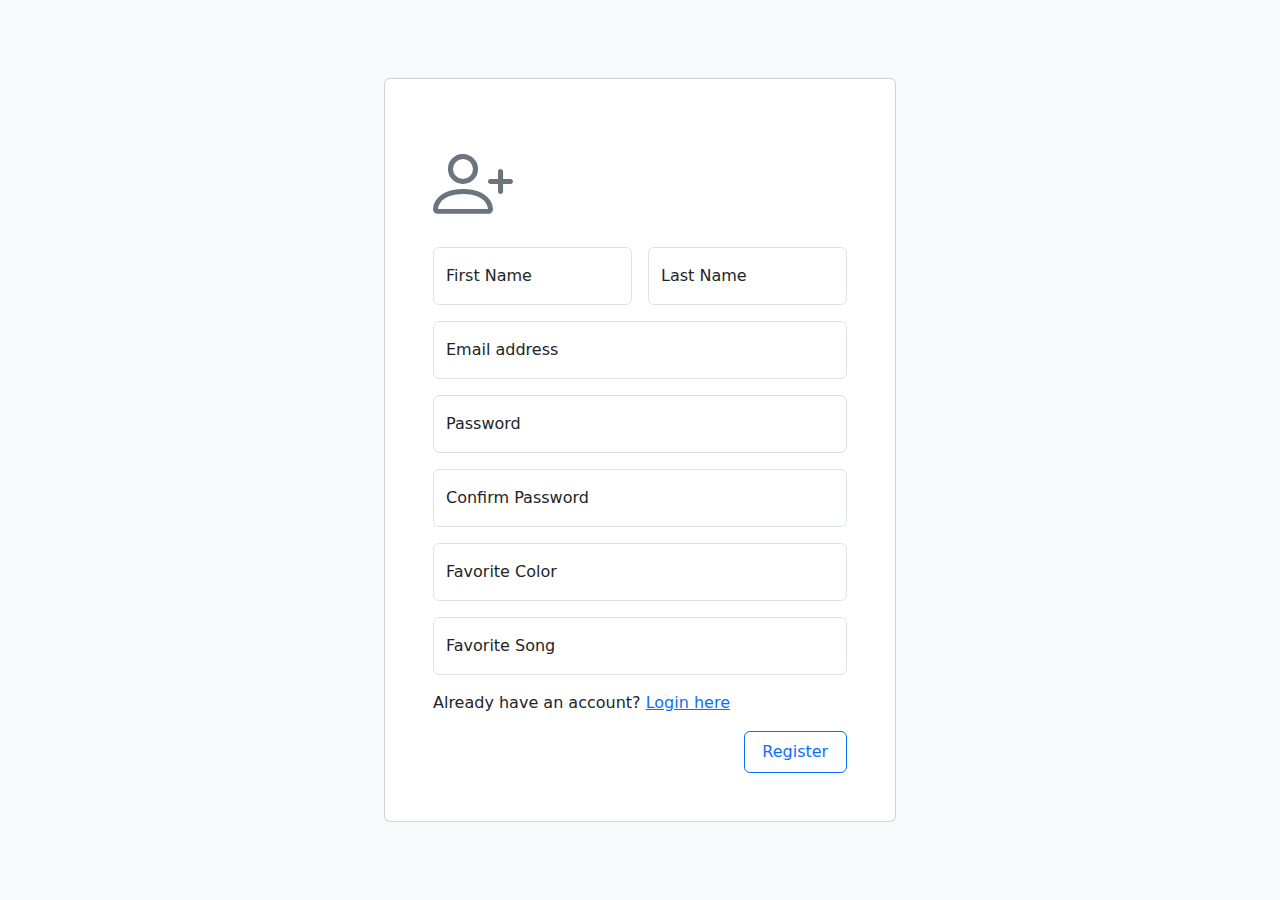
==== html/register.html @ df486104 "feat: adding register.html and styles for register icon" ====
<!DOCTYPE html>
<html lang="en">
  <head>
    <meta charset="utf-8" />
    <meta
      name="viewport"
      content="width=device-width, initial-scale=1"
    />
    <title>Register</title>
    <link
      href="https://cdn.jsdelivr.net/npm/bootstrap@5.3.3/dist/css/bootstrap.min.css"
      rel="stylesheet"
      integrity="sha384-QWTKZyjpPEjISv5WaRU9OFeRpok6YctnYmDr5pNlyT2bRjXh0JMhjY6hW+ALEwIH"
      crossorigin="anonymous"
    />
    <link
      rel="stylesheet"
      href="https://cdn.jsdelivr.net/npm/bootstrap-icons@1.11.3/font/bootstrap-icons.min.css"
    />
    <link
      href="../css/styles.css"
      rel="stylesheet"
    />
  </head>
  <body class="d-flex align-items-center py-4 bg-body-tertiary">
    <main class="w-100 m-auto d-flex justify-content-center">
      <div
        class="card"
        style="width: 40%; padding: 2rem"
      >
        <div class="card-body">
          <form
            id="registerForm"
            class="needs-validation"
            novalidate
          >
            <i class="bi bi-person-plus register-icon"></i>
            <div class="row g-3">
              <div class="col-md-6">
                <div class="form-floating mb-3">
                  <input
                    type="text"
                    class="form-control"
                    id="firstName"
                    placeholder="First Name"
                    required
                    maxlength="50"
                  />
                  <label for="firstName">First Name</label>
                  <div class="invalid-feedback">
                    Please enter your first name (max 50 characters).
                  </div>
                </div>
              </div>
              <div class="col-md-6">
                <div class="form-floating mb-3">
                  <input
                    type="text"
                    class="form-control"
                    id="lastName"
                    placeholder="Last Name"
                    required
                    maxlength="50"
                  />
                  <label for="lastName">Last Name</label>
                  <div class="invalid-feedback">
                    Please enter your last name (max 50 characters).
                  </div>
                </div>
              </div>
            </div>
            <div class="form-floating mb-3">
              <input
                type="email"
                class="form-control"
                id="email"
                placeholder="name@example.com"
                required
              />
              <label for="email">Email address</label>
              <div class="invalid-feedback">
                Please enter a valid email address.
              </div>
            </div>
            <div class="form-floating mb-3">
              <input
                type="password"
                class="form-control"
                id="password"
                placeholder="Password"
                required
              />
              <label for="password">Password</label>
              <div class="invalid-feedback">
                Password must be at least 8 characters long, contain at least
                one uppercase letter, one lowercase letter, and one number.
              </div>
            </div>
            <div class="form-floating mb-3">
              <input
                type="password"
                class="form-control"
                id="confirmPassword"
                placeholder="Confirm Password"
                required
              />
              <label for="confirmPassword">Confirm Password</label>
              <div class="invalid-feedback">Passwords do not match.</div>
            </div>
            <div class="form-floating mb-3">
              <input
                type="text"
                class="form-control"
                id="favoriteColor"
                placeholder="Favorite Color"
                required
                maxlength="100"
              />
              <label for="favoriteColor">Favorite Color</label>
              <div class="invalid-feedback">
                Please enter your favorite color (max 100 characters).
              </div>
            </div>
            <div class="form-floating mb-3">
              <input
                type="text"
                class="form-control"
                id="favoriteSong"
                placeholder="Favorite Song"
                required
                maxlength="100"
              />
              <label for="favoriteSong">Favorite Song</label>
              <div class="invalid-feedback">
                Please enter your favorite song (max 100 characters).
              </div>
            </div>
            <div id="registerError"></div>
            <p class="my-3">
              Already have an account?
              <a href="../index.html">Login here</a>
            </p>
            <div class="d-grid gap-2 d-md-flex justify-content-md-end">
              <button
                class="btn btn-outline-primary w-25 py-2"
                type="submit"
              >
                Register
              </button>
            </div>
          </form>
        </div>
      </div>
    </main>
    <script
      src="https://cdn.jsdelivr.net/npm/bootstrap@5.3.3/dist/js/bootstrap.bundle.min.js"
      integrity="sha384-YvpcrYf0tY3lHB60NNkmXc5s9fDVZLESaAA55NDzOxhy9GkcIdslK1eN7N6jIeHz"
      crossorigin="anonymous"
    ></script>
    <script src="../js/register.js"></script>
  </body>
</html>
---- css/styles.css ----
html,
body {
  height: 100%;
}

.login-icon {
  font-size: 5rem;
  color: #6c757d;
}

.register-icon {
  font-size: 5rem;
  color: #6c757d;
}
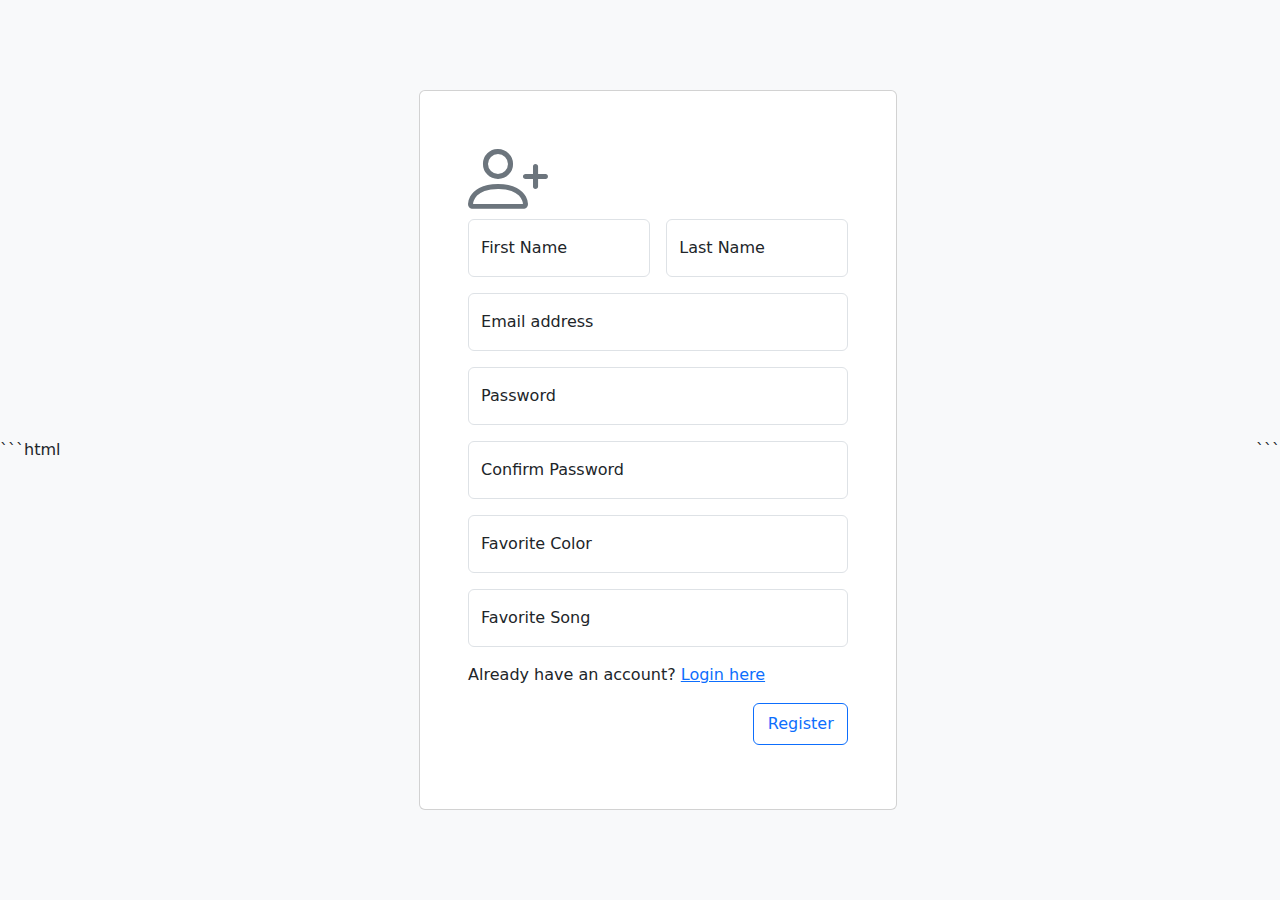
==== commit 3ecda2b1: "feat: adding comments to file" ====
--- a/html/register.html
+++ b/html/register.html
@@ -1,22 +1,29 @@
+```html
 <!DOCTYPE html>
 <html lang="en">
   <head>
+    <!-- Character encoding for the document -->
     <meta charset="utf-8" />
+    <!-- Viewport settings to ensure proper scaling on mobile devices -->
     <meta
       name="viewport"
       content="width=device-width, initial-scale=1"
     />
+    <!-- Title of the document -->
     <title>Register</title>
+    <!-- Bootstrap CSS for styling -->
     <link
       href="https://cdn.jsdelivr.net/npm/bootstrap@5.3.3/dist/css/bootstrap.min.css"
       rel="stylesheet"
       integrity="sha384-QWTKZyjpPEjISv5WaRU9OFeRpok6YctnYmDr5pNlyT2bRjXh0JMhjY6hW+ALEwIH"
       crossorigin="anonymous"
     />
+    <!-- Bootstrap Icons for icons used in the document -->
     <link
       rel="stylesheet"
       href="https://cdn.jsdelivr.net/npm/bootstrap-icons@1.11.3/font/bootstrap-icons.min.css"
     />
+    <!-- Custom stylesheet for additional styling -->
     <link
       href="../css/styles.css"
       rel="stylesheet"
@@ -24,18 +31,23 @@
   </head>
   <body class="d-flex align-items-center py-4 bg-body-tertiary">
     <main class="w-100 m-auto d-flex justify-content-center">
+      <!-- Card element to contain the registration form -->
       <div
         class="card"
         style="width: 40%; padding: 2rem"
       >
         <div class="card-body">
+          <!-- Registration form -->
           <form
             id="registerForm"
             class="needs-validation"
             novalidate
           >
+            <!-- User icon at the top of the form -->
             <i class="bi bi-person-plus register-icon"></i>
+            <!-- Row for first and last name input fields -->
             <div class="row g-3">
+              <!-- First name input field with floating label -->
               <div class="col-md-6">
                 <div class="form-floating mb-3">
                   <input
@@ -52,6 +64,7 @@
                   </div>
                 </div>
               </div>
+              <!-- Last name input field with floating label -->
               <div class="col-md-6">
                 <div class="form-floating mb-3">
                   <input
@@ -69,6 +82,7 @@
                 </div>
               </div>
             </div>
+            <!-- Email input field with floating label -->
             <div class="form-floating mb-3">
               <input
                 type="email"
@@ -82,6 +96,7 @@
                 Please enter a valid email address.
               </div>
             </div>
+            <!-- Password input field with floating label -->
             <div class="form-floating mb-3">
               <input
                 type="password"
@@ -96,6 +111,7 @@
                 one uppercase letter, one lowercase letter, and one number.
               </div>
             </div>
+            <!-- Confirm password input field with floating label -->
             <div class="form-floating mb-3">
               <input
                 type="password"
@@ -107,6 +123,7 @@
               <label for="confirmPassword">Confirm Password</label>
               <div class="invalid-feedback">Passwords do not match.</div>
             </div>
+            <!-- Favorite color input field with floating label -->
             <div class="form-floating mb-3">
               <input
                 type="text"
@@ -121,6 +138,7 @@
                 Please enter your favorite color (max 100 characters).
               </div>
             </div>
+            <!-- Favorite song input field with floating label -->
             <div class="form-floating mb-3">
               <input
                 type="text"
@@ -135,11 +153,14 @@
                 Please enter your favorite song (max 100 characters).
               </div>
             </div>
+            <!-- Element to display registration error messages -->
             <div id="registerError"></div>
+            <!-- Link to the login page -->
             <p class="my-3">
               Already have an account?
               <a href="../index.html">Login here</a>
             </p>
+            <!-- Submit button for the form -->
             <div class="d-grid gap-2 d-md-flex justify-content-md-end">
               <button
                 class="btn btn-outline-primary w-25 py-2"
@@ -152,11 +173,14 @@
         </div>
       </div>
     </main>
+    <!-- Bootstrap Bundle JS for Bootstrap components functionality -->
     <script
       src="https://cdn.jsdelivr.net/npm/bootstrap@5.3.3/dist/js/bootstrap.bundle.min.js"
       integrity="sha384-YvpcrYf0tY3lHB60NNkmXc5s9fDVZLESaAA55NDzOxhy9GkcIdslK1eN7N6jIeHz"
       crossorigin="anonymous"
     ></script>
+    <!-- Custom JavaScript for form handling -->
     <script src="../js/register.js"></script>
   </body>
 </html>
+```
--- a/css/styles.css
+++ b/css/styles.css
@@ -1,14 +1,79 @@
+/**
+ * Stylesheet for User Interface
+ * 
+ * References:
+ * - CSS Height Property: https://developer.mozilla.org/en-US/docs/Web/CSS/height
+ * - CSS Font-size Property: https://developer.mozilla.org/en-US/docs/Web/CSS/font-size
+ * - CSS Color Property: https://developer.mozilla.org/en-US/docs/Web/CSS/color
+ * - CSS Background-color Property: https://developer.mozilla.org/en-US/docs/Web/CSS/background-color
+ * - CSS Flexbox: https://developer.mozilla.org/en-US/docs/Web/CSS/CSS_Flexible_Box_Layout/Basic_Concepts_of_Flexbox
+ * - CSS Transition Property: https://developer.mozilla.org/en-US/docs/Web/CSS/transition
+ * - CSS Transform Property: https://developer.mozilla.org/en-US/docs/Web/CSS/transform
+ */
+
+/* Ensure html and body elements take full height */
 html,
 body {
   height: 100%;
 }
 
+/* Styling for login icon */
 .login-icon {
-  font-size: 5rem;
-  color: #6c757d;
+  font-size: 5rem; /* Set font size to 5rem */
+  color: #6c757d; /* Set color to a shade of gray */
 }
 
+/* Styling for register icon */
 .register-icon {
-  font-size: 5rem;
-  color: #6c757d;
+  font-size: 5rem; /* Set font size to 5rem */
+  color: #6c757d; /* Set color to a shade of gray */
 }
+
+/* Styling for the user body */
+.user-body {
+  background-color: #2c2c2c; /* Set background color to dark gray */
+  color: #fff; /* Set text color to white */
+}
+
+/* Styling for the navbar */
+.navbar {
+  background-color: #1c1c1c; /* Set background color to a darker shade of gray */
+}
+
+/* Styling for navbar links and brand */
+.navbar a,
+.navbar .navbar-brand {
+  color: #fff; /* Set text color to white */
+}
+
+/* Styling for the user content area */
+.user-content {
+  height: 90vh; /* Set height to 90% of the viewport height */
+  width: 100vw; /* Set width to 100% of the viewport width */
+  display: flex; /* Use flexbox layout */
+  flex-direction: column; /* Arrange children in a column */
+  justify-content: center; /* Center children vertically */
+  align-items: center; /* Center children horizontally */
+}
+
+/* Add cursor pointer to userName and userDetails for hover effect */
+#userName,
+#userDetails {
+  cursor: pointer; /* Change cursor to pointer on hover */
+}
+
+/* Define transition effects for hover-effect class */
+.hover-effect {
+  transition: transform 0.3s ease, font-size 0.3s ease; /* Smooth transition for transform and font-size */
+}
+
+/* Scale up the element on hover */
+.hover-effect:hover {
+  transform: scale(1.2); /* Scale the element to 1.2 times its original size */
+}
+
+/* Styling for h1 elements within user-content */
+.user-content h1 {
+  font-size: 600%; /* Set font size to 600% */
+  transition: transform 0.3s ease, font-size 0.3s ease; /* Smooth transition for transform and font-size */
+}
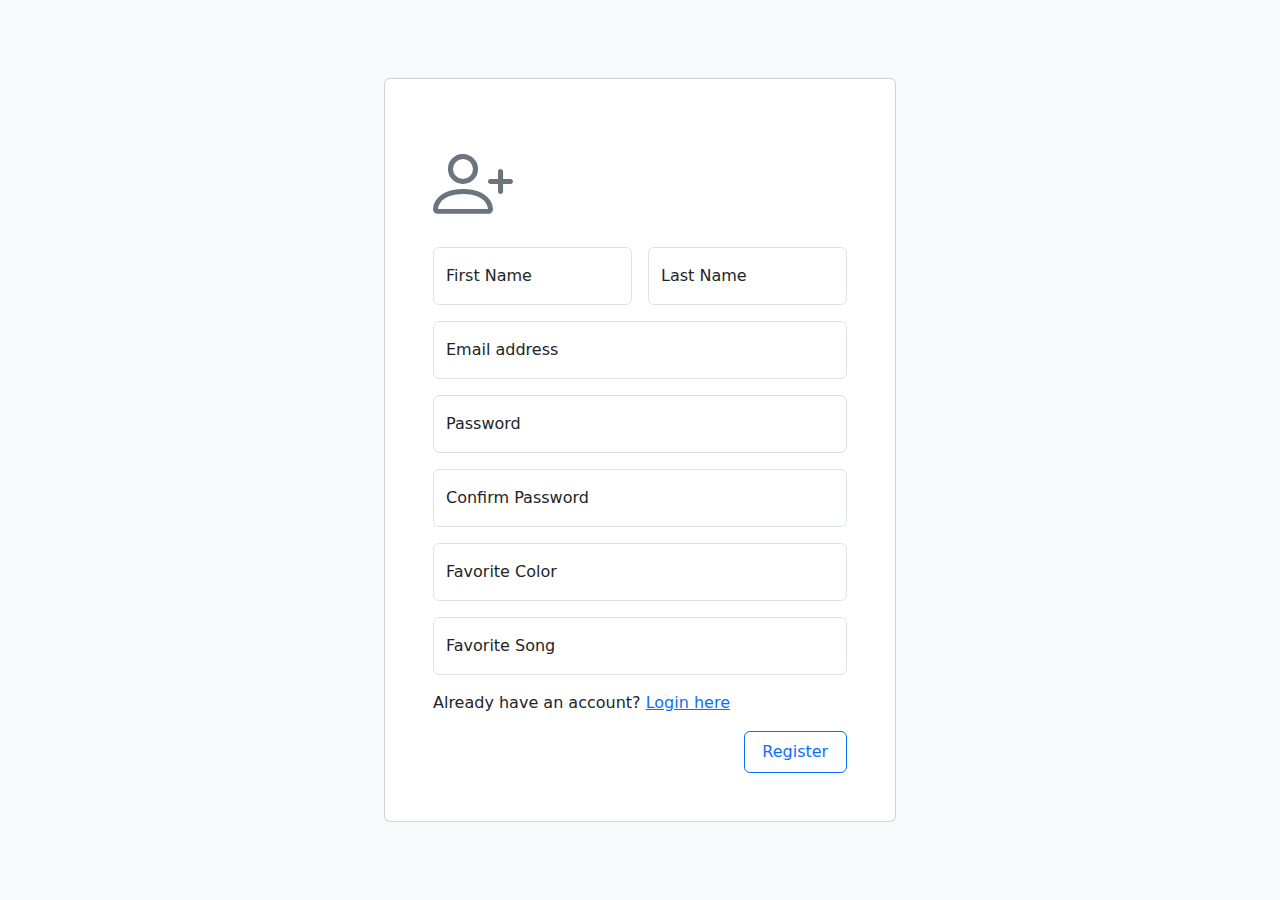
==== commit 76cf4628: "feat: adding comments to file" ====
--- a/html/register.html
+++ b/html/register.html
@@ -1,4 +1,3 @@
-```html
 <!DOCTYPE html>
 <html lang="en">
   <head>
@@ -183,4 +182,3 @@
     <script src="../js/register.js"></script>
   </body>
 </html>
-```
